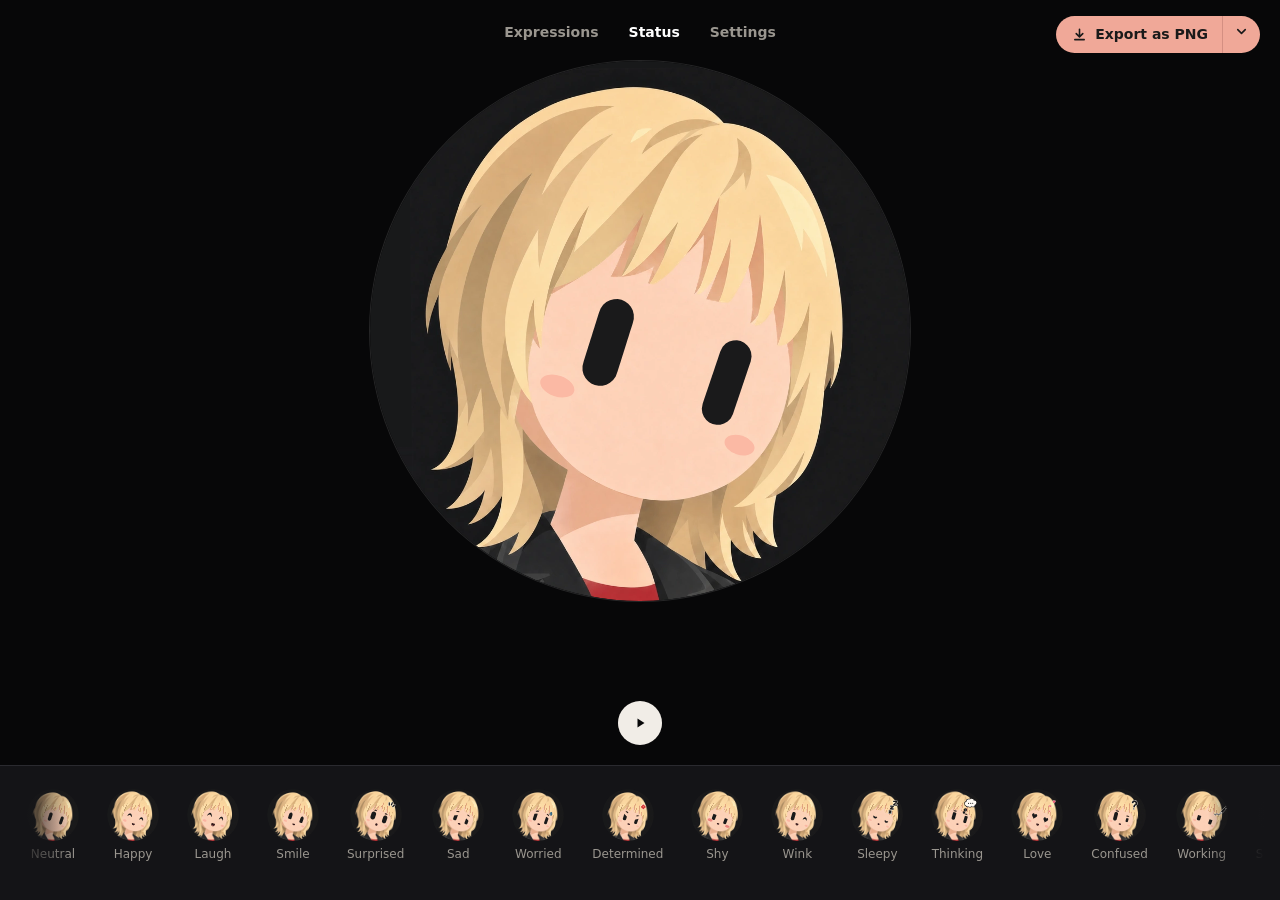
==== index.html @ 13500177 "Publish the Bot Avatar Studio static site." ====
<!doctype html>
<html lang="en" class="theme-dark">
<head>
<meta charset="utf-8">
<meta name="viewport" content="width=device-width, initial-scale=1">
<title>Bot Avatar Studio</title>
<link rel="stylesheet" href="css/style.css">
</head>
<body class="studio" data-view="status">
<nav class="tabs" id="tabs" role="tablist" data-i18n-aria="aria.sections" aria-label="Studio sections">
  <button type="button" role="tab" id="tab-expressions" data-view="expressions" aria-selected="false" aria-controls="wall" data-i18n="tab.expressions">Expressions</button>
  <button type="button" role="tab" id="tab-status" data-view="status" aria-selected="true" aria-controls="stageWrap" data-i18n="tab.demo">Status</button>
  <button type="button" role="tab" id="tab-settings" data-view="settings" aria-selected="false" aria-controls="settingsView" data-i18n="tab.settings">Settings</button>
</nav>
<div class="export" id="export">
  <button type="button" class="export-go" id="btnExport">
    <svg viewBox="0 0 16 16" aria-hidden="true"><path d="M8 2.5v8M4.5 7 8 10.5 11.5 7M3 13.5h10"/></svg>
    <span id="exportLabel" data-i18n="export.asPng">Export as PNG</span>
  </button>
  <button type="button" class="export-more" id="btnExportMenu" aria-haspopup="menu" aria-expanded="false" aria-controls="exportMenu" data-i18n-aria="export.more" aria-label="More export options">
    <svg viewBox="0 0 16 16" aria-hidden="true"><path d="M4 6l4 4 4-4"/></svg>
  </button>
  <div class="export-menu" id="exportMenu" role="menu" hidden>
    <button type="button" role="menuitem" data-export="png" data-i18n="export.png">Download PNG</button>
    <button type="button" role="menuitem" data-export="svg" data-i18n="export.svg">Download SVG</button>
    <button type="button" role="menuitem" data-export="svg-anim" data-i18n="export.svgAnim">Download animated SVG</button>
    <button type="button" role="menuitem" data-export="gif" data-i18n="export.gif">Download animated GIF</button>
    <div class="export-sep"></div>
    <button type="button" role="menuitem" data-export="copy-png" data-i18n="export.copyImage">Copy image</button>
    <button type="button" role="menuitem" data-export="copy-svg" data-i18n="export.copySvg">Copy SVG</button>
  </div>
  <p class="export-note" id="exportNote" hidden></p>
</div>
<div class="one">
  <section class="wall" id="wall" aria-label="Expressions"></section>
  <main class="one-stage" id="stageWrap">
    <div class="stage" id="stage">
      <canvas id="main" role="img" aria-label="Bot avatar" data-i18n-aria="aria.avatar"></canvas>
    </div>
  </main>
  <div class="dock" id="exprDock">
    <div class="play-row">
      <button type="button" class="play" id="btnPlay" aria-pressed="false" aria-label="Play all expressions">
        <svg viewBox="0 0 16 16" aria-hidden="true" class="i-play"><path d="M5.5 3.5v9l7-4.5z"/></svg>
        <svg viewBox="0 0 16 16" aria-hidden="true" class="i-pause"><path d="M5 3.5h2v9H5zM9 3.5h2v9H9z"/></svg>
      </button>
    </div>
    <div class="expr-strip">
      <div class="expr-scroll">
        <div class="expr-row" id="picker" role="list" aria-label="Expressions"></div>
      </div>
    </div>
  </div>
  <section class="settings-view" id="settingsView" hidden data-i18n-aria="aria.settings" aria-label="Settings">
    <div class="set-block">
      <h2 data-i18n="h.language">Language</h2>
      <div class="opt-list" role="radiogroup" data-i18n-aria="h.language" aria-label="Language">
        <button type="button" role="radio" data-lang="en">English</button>
        <button type="button" role="radio" data-lang="zh">中文</button>
        <button type="button" role="radio" data-lang="ko">한국어</button>
        <button type="button" role="radio" data-lang="ja">日本語</button>
      </div>
    </div>
    <div class="set-block">
      <h2 data-i18n="h.motion">Motion</h2>
      <div class="opt-list" role="radiogroup" data-i18n-aria="aria.motion" aria-label="Motion">
        <button type="button" role="radio" data-motion="animated" data-i18n="motion.animated">Animated</button>
        <button type="button" role="radio" data-motion="static" data-i18n="motion.static">Static</button>
      </div>
    </div>
    <div class="set-block">
      <h2 data-i18n="h.background">Background</h2>
      <div class="opt-list" role="radiogroup" data-i18n-aria="aria.background" aria-label="Background">
        <button type="button" role="radio" data-bg="dark" data-i18n="bg.dark">Dark — original art background</button>
        <button type="button" role="radio" data-bg="light" data-i18n="bg.light">Light — exports transparent</button>
      </div>
    </div>
    <div class="set-block">
      <h2 data-i18n="h.gaze">Gaze</h2>
      <div class="opt-list" role="radiogroup" data-i18n-aria="aria.gaze" aria-label="Gaze">
        <button type="button" role="radio" data-follow="1" data-i18n="gaze.follow">Follow the cursor</button>
        <button type="button" role="radio" data-follow="0" data-i18n="gaze.straight">Look straight ahead</button>
      </div>
    </div>
    <div class="set-block">
      <h2 data-i18n="h.about">About</h2>
      <p class="about" data-i18n="about.body">Hair, face shape and outfit are the original art — only the features are drawn live. Move your cursor and she'll look at you.</p>
      <p class="about" id="rmHint" hidden data-i18n="about.reduced">Reduced motion is on: idle sway and gaze follow are off, and transitions don't overshoot.</p>
    </div>
  </section>
</div>
<script src="js/i18n.js"></script>
<script src="js/assets-data.js"></script>
<script src="js/bot-face.js"></script>
<script src="js/gifenc.js"></script>
<script src="js/export.js"></script>
<script src="js/app.js?v=6"></script>
</body>
</html>
---- css/style.css ----
/* Bot Avatar studio — top tabs, export at the top right, avatar below.
   Pink is the export button only. The selected tab is white. */
:root { --bg:#070708; --surface:#18181b; --hover:#1f1f23; --sel:#232328; --ink:#f1ede7; --muted:#9a968f; --faint:#6f6c67;
        --line:#2a2a2f; --line-2:#3a3a40; --accent:#f0a898; --on-accent:#23140f; --ring:rgba(255,255,255,.12);
        --bar:#1b1b1f; --strip:#141417; --shadow:0 6px 24px rgba(0,0,0,.35); }
.theme-light { --bg:#f7f6f3; --surface:#ffffff; --hover:#efece7; --sel:#ffffff; --ink:#1d1c1a; --muted:#6f6a63; --faint:#9c968e;
        --line:#e6e1da; --line-2:#d6d0c7; --ring:rgba(0,0,0,.12); --bar:#ffffff; --shadow:0 6px 24px rgba(40,30,20,.10); }
* { box-sizing:border-box; }
[hidden] { display:none !important; }
html,body { margin:0; background:var(--bg); color:var(--ink); font:14px/1.5 ui-sans-serif,system-ui,-apple-system,"Segoe UI",Roboto,Helvetica,Arial,"Noto Sans CJK SC","Noto Sans CJK KR","Noto Sans CJK TC",sans-serif; }
a { color:inherit; }
:focus-visible { outline:2px solid var(--ink); outline-offset:2px; }
h2 { font-size:14px; font-weight:600; margin:0 0 12px; }
svg { fill:none; stroke:currentColor; stroke-width:1.6; stroke-linecap:round; stroke-linejoin:round; }
svg .fill { fill:currentColor; stroke:none; }

/* ---------- buttons */
button { font:inherit; color:var(--ink); background:var(--surface); border:1px solid var(--line); border-radius:10px; padding:7px 14px; cursor:pointer; transition:background .15s, border-color .15s, transform .1s; }
button:hover { background:var(--hover); }
button:active { transform:scale(.98); }
button:disabled { opacity:.45; cursor:not-allowed; transform:none; }
button.primary { display:inline-flex; align-items:center; gap:8px; background:var(--accent); color:var(--on-accent); border-color:transparent; border-radius:999px; padding:8px 18px; font-weight:600; }
button.primary:hover { background:var(--accent); filter:brightness(1.04); }
button.primary svg { width:15px; height:15px; stroke-width:1.9; }

/* split export control: fill matches the selected-card border (--accent #f0a898) */
.export { position:fixed; top:16px; right:20px; z-index:8; display:inline-flex; align-items:stretch; }
.export-go, .export-more { background:var(--accent); color:#1a1a1a; border:0; font-weight:600; }
.export-go:hover, .export-more:hover { background:#e39b8a; color:#1a1a1a; filter:none; }
.export-go { display:inline-flex; align-items:center; gap:8px; border-radius:999px 0 0 999px; padding:8px 14px 8px 16px; }
.export-go svg, .export-more svg, .export-menu svg { width:15px; height:15px; stroke-width:1.7; flex:none; }
.export-more { border-radius:0 999px 999px 0; padding:0 11px; border-left:1px solid #d48f82; }
.export-more[aria-expanded="true"] svg { transform:rotate(180deg); }
.export-menu { position:absolute; right:0; top:calc(100% + 10px); z-index:30; min-width:260px; margin:0; padding:6px; background:var(--surface); color:var(--ink); border:1px solid var(--line); border-radius:16px; box-shadow:var(--shadow); }
.export-menu button { width:100%; display:flex; align-items:center; gap:12px; text-align:left; background:transparent; border:0; border-radius:10px; padding:9px 12px; font-weight:500; color:var(--ink); }
.export-menu button:hover, .export-menu button:focus-visible { background:var(--hover); }
.export-menu button svg { color:var(--muted); }
.export-sep { height:1px; background:var(--line); margin:5px 8px; }
.export-note { position:absolute; right:0; top:calc(100% + 8px); margin:0; max-width:280px; text-align:right; font-size:12px; color:var(--muted); white-space:normal; }
.export.is-busy .export-go, .export.is-busy .export-more { opacity:.6; cursor:progress; }
button.secondary { border-radius:999px; padding:7px 16px; }
button.secondary[aria-pressed="true"] { background:var(--sel); border-color:var(--line-2); }
button.secondary[aria-pressed="true"]::before { content:""; display:inline-block; width:7px; height:7px; border-radius:50%; background:#6ee7a0; margin-right:7px; vertical-align:1px; }
.icon-btn { width:28px; height:28px; padding:0; display:inline-grid; place-items:center; border-radius:8px; }
.icon-btn svg { width:15px; height:15px; }
.seg { display:inline-flex; background:var(--surface); border:1px solid var(--line); border-radius:999px; padding:2px; }
.seg button { border:0; background:transparent; padding:5px 13px; border-radius:999px; color:var(--muted); font-size:13px; }
.seg button[aria-checked="true"] { background:#3f3f46; color:var(--ink); }
.seg-label { color:var(--muted); font-size:13px; margin-right:6px; }

/* ---------- one screen: avatar, play, expression row */
.studio { min-height:100vh; display:flex; flex-direction:column; }
.tabs { display:flex; justify-content:center; gap:2px; padding:16px 200px 0; border:0; background:transparent; }
.tabs button { border:0; background:transparent; color:var(--muted); border-radius:999px; padding:6px 14px; font-weight:560; }
.tabs button:hover { background:transparent; color:var(--ink); }
.tabs button[aria-selected="true"] { color:#fff; background:transparent; }
.one { flex:1; min-height:0; display:flex; flex-direction:column; align-items:center; justify-content:flex-start; gap:0; padding:12px 0 0; }
.demo { margin-top:auto; width:100%; display:flex; flex-direction:column; align-items:center; padding-bottom:28px; }
.demo-hint { margin:0 0 10px; color:var(--faint); font-size:12px; }
.demo-scroll { position:relative; width:min(1280px, calc(100% - 32px)); }
.demo-scroll.is-overflow::before, .demo-scroll.is-overflow::after { content:""; position:absolute; top:0; bottom:0; width:48px; z-index:2; pointer-events:none; }
.demo-scroll.is-overflow::before { left:0; background:linear-gradient(to right, var(--bg), transparent); }
.demo-scroll.is-overflow::after { right:0; background:linear-gradient(to left, var(--bg), transparent); }
.demo-row { display:flex; flex-wrap:nowrap; gap:6px; overflow-x:auto; justify-content:safe center; scrollbar-width:thin; }
.tl-slot { display:flex; flex-direction:column; align-items:center; gap:4px; flex:0 0 auto; }
.tl { display:flex; flex-direction:column; align-items:center; gap:4px; padding:8px 10px 6px; border-radius:14px; background:transparent; border:1.5px solid transparent; color:var(--muted); }
.tl:hover { background:var(--hover); }
.tl canvas { width:52px; height:52px; border-radius:50%; display:block; }
.tl span { font-size:12px; white-space:nowrap; }
.tl[aria-current="true"] { border-color:var(--accent); background:var(--sel); color:#fff; }
.settings-view { width:min(520px, calc(100% - 48px)); margin:8px auto 48px; display:flex; flex-direction:column; gap:22px; }
.set-block h2 { margin:0 0 8px; color:var(--muted); font-size:12px; font-weight:600; letter-spacing:.04em; text-transform:uppercase; }
.opt-list { display:flex; flex-direction:column; gap:2px; }
.opt-list button { text-align:left; background:transparent; border:0; border-radius:10px; color:var(--ink); padding:8px 12px; }
.opt-list button:hover { background:var(--hover); }
.opt-list button[aria-checked="true"] { background:var(--sel); color:#fff; }
.about { margin:0; color:var(--muted); }
body:not([data-view="expressions"]) #wall { visibility:hidden; position:absolute; inset:0; height:auto; overflow:hidden; pointer-events:none; z-index:0; }
.wall { flex:1; width:100%; min-height:0; display:grid; grid-template-columns:repeat(4, minmax(0, 1fr)); gap:8px 18px; padding:8px 40px 32px; align-content:center; }
.wall-card { display:flex; flex-direction:column; align-items:center; justify-content:center; gap:8px; background:transparent; border:1.5px solid transparent; border-radius:18px; padding:10px 8px 12px; color:var(--muted); }
.wall-card:hover { background:var(--hover); }
.wall-card canvas { width:min(100%, 168px); aspect-ratio:1; height:auto; border-radius:50%; display:block; }
.wall-card span { font-size:14px; white-space:nowrap; }
.wall-card.active { border-color:var(--accent); background:var(--sel); color:#fff; }
.wall-card.active span { color:#fff; font-weight:600; }
.one-stage { display:flex; flex-direction:column; align-items:center; width:100%; }
.dock { margin-top:auto; width:100%; display:flex; flex-direction:column; align-items:center; }
.expr-strip { position:relative; width:100%; display:flex; align-items:flex-start; gap:10px; background:var(--strip); border-top:1px solid var(--line); padding:14px 16px 12px; }
.expr-scroll { position:relative; flex:1 1 auto; min-width:0; }
.expr-scroll.is-overflow::before, .expr-scroll.is-overflow::after { content:""; position:absolute; top:0; bottom:0; width:56px; z-index:2; pointer-events:none; }
.expr-scroll.is-overflow::before { left:0; background:linear-gradient(to right, var(--strip), transparent); }
.expr-scroll.is-overflow::after { right:0; background:linear-gradient(to left, var(--strip), transparent); }
.stage { position:relative; width:min(540px, calc(100vw - 48px), calc(100vh - 200px)); aspect-ratio:1; }
.stage canvas { width:100%; height:100%; display:block; border-radius:50%; box-shadow:0 0 0 1px var(--ring); }
.play-row { display:flex; align-items:center; min-height:44px; margin-bottom:20px; }
.play { width:44px; height:44px; padding:0; border-radius:50%; display:grid; place-items:center; background:var(--ink); color:var(--bg); border:0; }
.play:hover { background:var(--ink); filter:brightness(.92); }
.play svg { width:16px; height:16px; fill:currentColor; stroke:none; }
.play .i-pause, .play[aria-pressed="true"] .i-play { display:none; }
.play[aria-pressed="true"] .i-pause { display:block; }
.expr-row { display:flex; flex-wrap:nowrap; justify-content:safe center; gap:6px; width:100%; margin:0 auto; overflow-x:auto; scrollbar-width:thin; scrollbar-color:var(--line-2) transparent; }
.chip-slot { display:flex; flex-direction:column; align-items:center; flex:0 0 auto; gap:4px; }
.chip { display:flex; flex-direction:column; align-items:center; gap:4px; width:auto; padding:8px 10px 6px; border-radius:14px; background:transparent; border:1.5px solid transparent; }
.chip:hover { background:var(--hover); }
.chip canvas { width:52px; height:52px; border-radius:50%; display:block; }
.chip span { font-size:12px; color:var(--muted); white-space:nowrap; }
.chip-slot .dur { display:block; height:14px; visibility:hidden; font-style:normal; font-size:11px; color:var(--faint); font-variant-numeric:tabular-nums; line-height:14px; }
.expr-row.is-playing .chip.active + .dur { visibility:visible; }
.chip.active { border-color:var(--accent); background:var(--sel); }
.chip.active span { color:var(--ink); font-weight:600; }

/* ---------- sheet page (same tokens, lighter touch) */
.top { padding:22px 24px 6px; }
.top h1 { margin:0; font-size:20px; letter-spacing:.2px; }
.sub { margin:4px 0 0; color:var(--muted); }
.crumb { display:inline-block; font-size:12px; margin-bottom:6px; color:var(--muted); text-decoration:none; }
.crumb:hover { color:var(--ink); text-decoration:underline; }
.bar { display:flex; gap:18px; align-items:center; padding:4px 24px 14px; flex-wrap:wrap; }
.bar .spacer { flex:1; }
.switch { display:inline-flex; align-items:center; gap:10px; background:none; border:0; padding:4px 2px; color:var(--ink); }
.switch:hover { background:none; }
.switch .track { position:relative; width:34px; height:20px; border-radius:999px; background:var(--line-2); transition:background .15s; flex:none; }
.switch .track::after { content:""; position:absolute; left:2px; top:2px; width:16px; height:16px; border-radius:50%; background:#fff; box-shadow:0 1px 2px rgba(0,0,0,.3); transition:transform .15s; }
.switch[aria-checked="true"] .track { background:var(--ink); }
.switch[aria-checked="true"] .track::after { transform:translateX(14px); background:var(--bg); }
.sheet { display:grid; grid-template-columns:repeat(auto-fill,minmax(210px,1fr)); gap:8px; padding:6px 24px 36px; }
.card { background:transparent; border:1.5px solid transparent; border-radius:14px; padding:16px 16px 8px; display:flex; flex-direction:column; gap:8px; }
.card:hover, .card:focus-within { background:var(--hover); }
.card canvas { width:100%; aspect-ratio:1; border-radius:12px; display:block; }
.card canvas.round { border-radius:50%; box-shadow:0 0 0 1px var(--ring); }
.card .row { display:flex; justify-content:space-between; align-items:center; gap:6px; min-height:30px; }
.card .name { font-weight:600; font-size:13px; min-width:0; overflow:hidden; text-overflow:ellipsis; white-space:nowrap; }
.card .icon-btn { opacity:0; background:transparent; border-color:transparent; color:var(--muted); }
.card:hover .icon-btn, .card:focus-within .icon-btn, .card .icon-btn:focus-visible { opacity:1; }
.card .icon-btn:hover { color:var(--ink); background:var(--surface); border-color:var(--line-2); }
@media (hover:none) { .card .icon-btn { opacity:1; } }

/* ---------- verify page */
.verify { display:grid; grid-template-columns:repeat(auto-fill,minmax(300px,1fr)); gap:16px; padding:8px 24px 40px; }
.verify figure { margin:0; background:var(--surface); border:1px solid var(--line); border-radius:16px; padding:10px; }
.verify canvas { width:100%; display:block; border-radius:10px; }
.verify figcaption { color:var(--muted); font-size:12px; margin-top:6px; }
pre#metrics { margin:8px 24px 0; padding:12px 16px; background:var(--surface); border:1px solid var(--line); border-radius:12px; white-space:pre-wrap; }
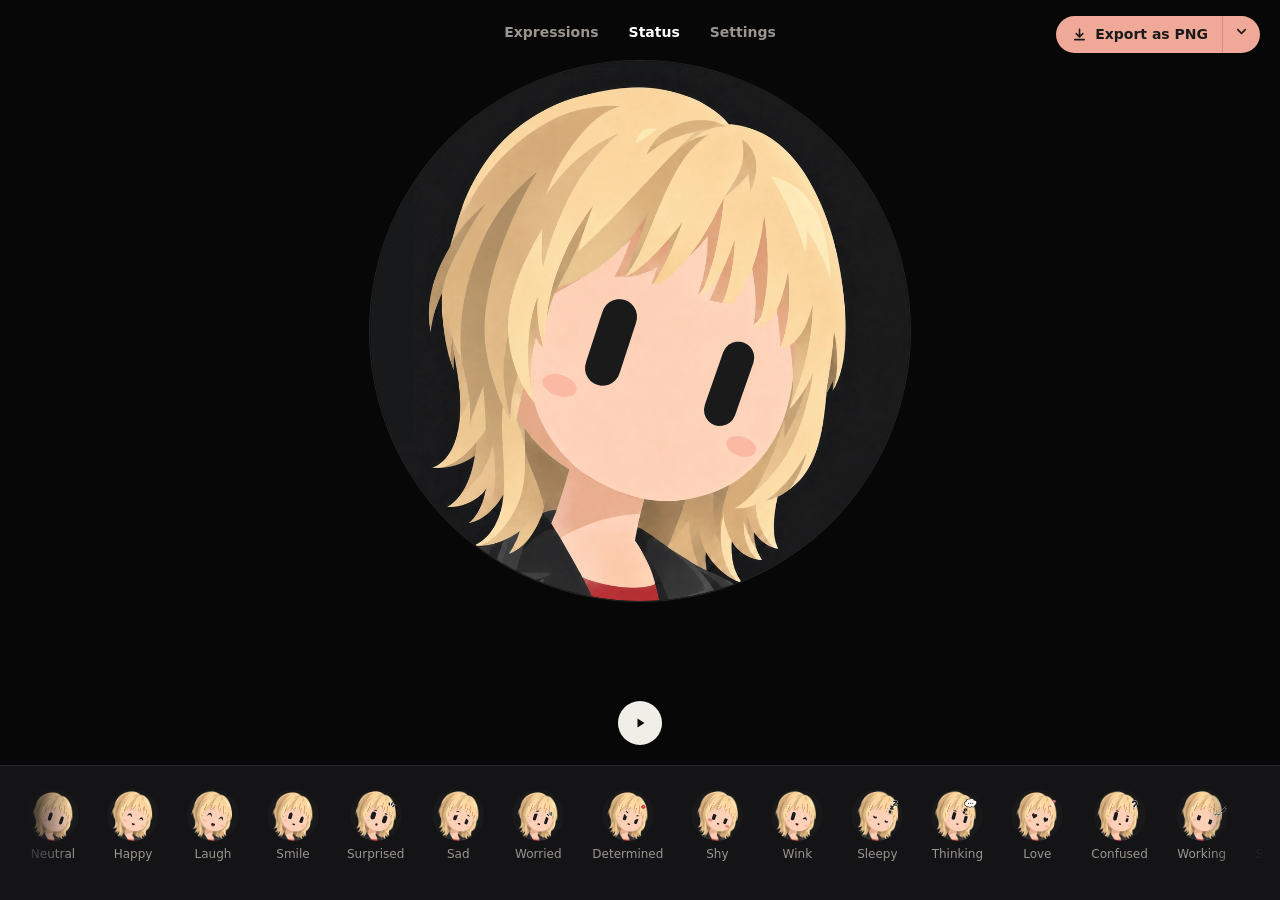
==== commit 1aa3c6b0: "Add a GitHub link in Settings." ====
--- a/index.html
+++ b/index.html
@@ -86,6 +86,9 @@
       <h2 data-i18n="h.about">About</h2>
       <p class="about" data-i18n="about.body">Hair, face shape and outfit are the original art — only the features are drawn live. Move your cursor and she'll look at you.</p>
       <p class="about" id="rmHint" hidden data-i18n="about.reduced">Reduced motion is on: idle sway and gaze follow are off, and transitions don't overshoot.</p>
+      <a class="gh-link" href="https://github.com/naaadarrr/bot-face" target="_blank" rel="noopener noreferrer" aria-label="GitHub">
+        <svg viewBox="0 0 16 16" aria-hidden="true"><path d="M8 0C3.58 0 0 3.58 0 8c0 3.54 2.29 6.53 5.47 7.59.4.07.55-.17.55-.38 0-.19-.01-.82-.01-1.49-2.01.37-2.53-.49-2.69-.94-.09-.23-.48-.94-.82-1.13-.28-.15-.68-.52-.01-.53.63-.01 1.08.58 1.23.82.72 1.21 1.87.87 2.33.66.07-.52.28-.87.51-1.07-1.78-.2-3.64-.89-3.64-3.95 0-.87.31-1.59.82-2.15-.08-.2-.36-1.02.08-2.12 0 0 .67-.21 2.2.82.64-.18 1.32-.27 2-.27.68 0 1.36.09 2 .27 1.53-1.04 2.2-.82 2.2-.82.44 1.1.16 1.92.08 2.12.51.56.82 1.27.82 2.15 0 3.07-1.87 3.75-3.65 3.95.29.25.54.73.54 1.48 0 1.07-.01 1.93-.01 2.2 0 .21.15.46.55.38A8.013 8.013 0 0 0 16 8c0-4.42-3.58-8-8-8z"/></svg>
+      </a>
     </div>
   </section>
 </div>
--- a/css/style.css
+++ b/css/style.css
@@ -75,6 +75,9 @@
 .opt-list button:hover { background:var(--hover); }
 .opt-list button[aria-checked="true"] { background:var(--sel); color:#fff; }
 .about { margin:0; color:var(--muted); }
+.gh-link { display:inline-flex; margin-top:14px; color:var(--muted); }
+.gh-link:hover { color:var(--ink); }
+.gh-link svg { width:22px; height:22px; display:block; fill:currentColor; }
 body:not([data-view="expressions"]) #wall { visibility:hidden; position:absolute; inset:0; height:auto; overflow:hidden; pointer-events:none; z-index:0; }
 .wall { flex:1; width:100%; min-height:0; display:grid; grid-template-columns:repeat(4, minmax(0, 1fr)); gap:8px 18px; padding:8px 40px 32px; align-content:center; }
 .wall-card { display:flex; flex-direction:column; align-items:center; justify-content:center; gap:8px; background:transparent; border:1.5px solid transparent; border-radius:18px; padding:10px 8px 12px; color:var(--muted); }
